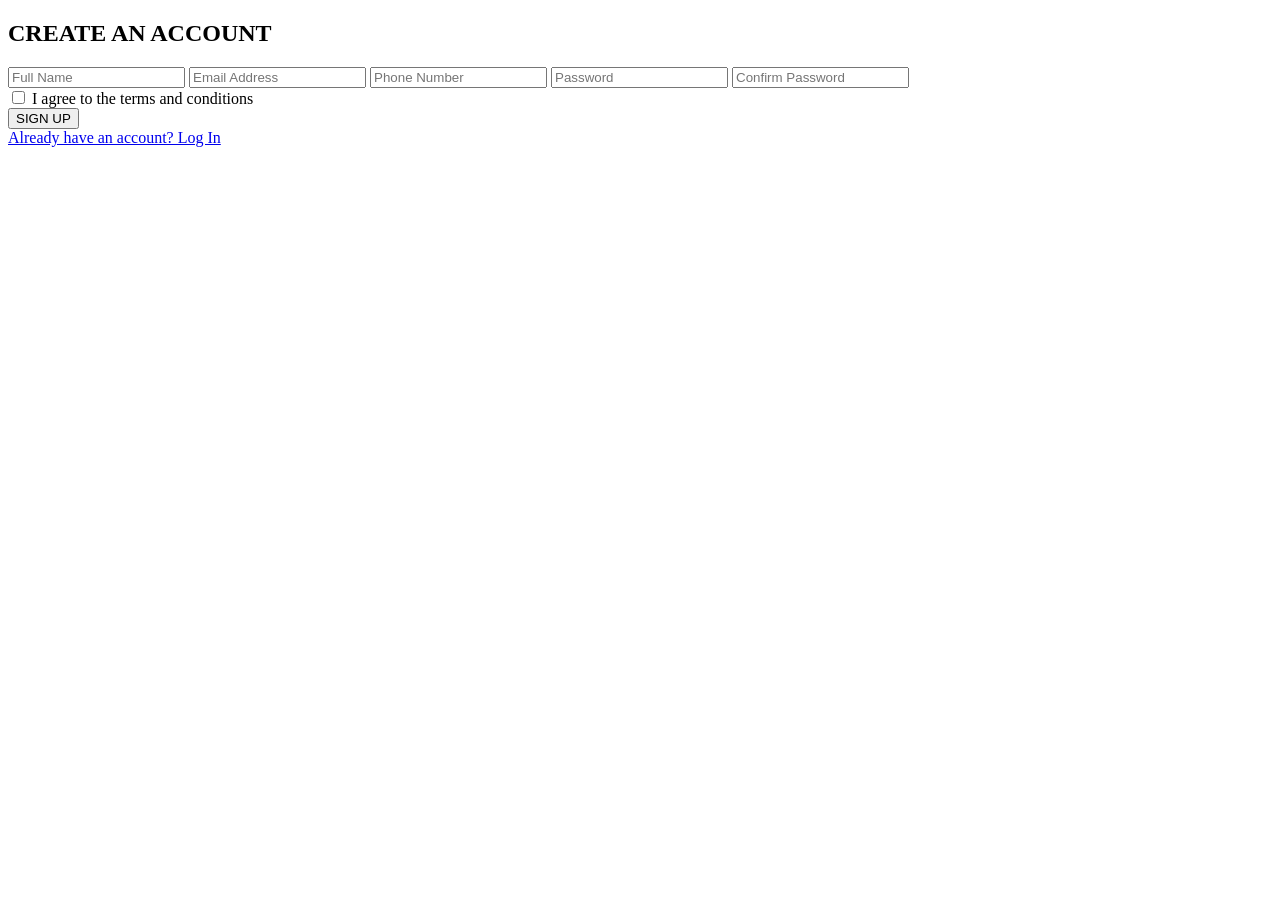
==== index.html @ 3cce2185 "Register" ====
<!DOCTYPE html>
<html lang="az">
<head>
    <meta charset="UTF-8">
    <meta name="viewport" content="width=device-width, initial-scale=1.0">
    <title>Register Page</title>
    <link rel="stylesheet" href="style.css">
</head>
<body>

    <div class="main-wrapper">
        <div class="register-card">
            <h2>CREATE AN ACCOUNT</h2>
            
            <form action="#">
                <input type="text" placeholder="Full Name" required>
                <input type="email" placeholder="Email Address" required>
                <input type="tel" placeholder="Phone Number" required>
                <input type="password" placeholder="Password" required>
                <input type="password" placeholder="Confirm Password" required>
                
                <div class="checkbox-group">
                    <input type="checkbox" id="terms" required>
                    <label for="terms">I agree to the terms and conditions</label>
                </div>

                <button type="submit" class="btn-sign">SIGN UP</button>
            </form>

            <div class="footer-link">
                <a href="#">Already have an account? Log In</a>
            </div>
        </div>
    </div>

</body>
</html>
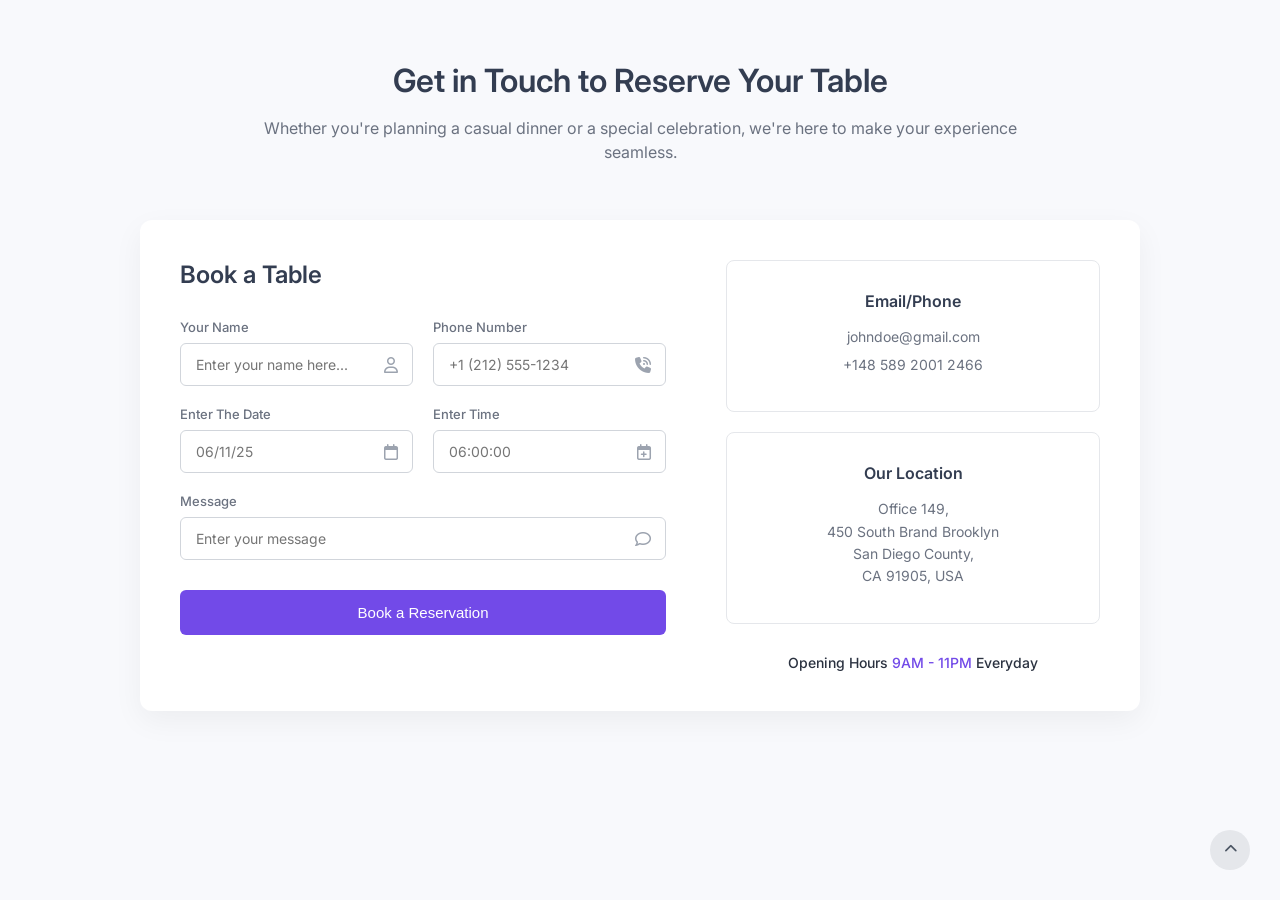
==== commit b7673b7e: "Book A Table" ====
--- a/index.html
+++ b/index.html
@@ -1,37 +1,311 @@
 <!DOCTYPE html>
-<html lang="az">
+<html lang="tr">
 <head>
     <meta charset="UTF-8">
     <meta name="viewport" content="width=device-width, initial-scale=1.0">
-    <title>Register Page</title>
-    <link rel="stylesheet" href="style.css">
+    <title>Rezervasyon Formu</title>
+    <link rel="stylesheet" href="https://cdnjs.cloudflare.com/ajax/libs/font-awesome/6.4.0/css/all.min.css">
+    <link href="https://fonts.googleapis.com/css2?family=Inter:wght@400;500;600;700&display=swap" rel="stylesheet">
+    
+    <style>
+        /* Genel Ayarlar */
+        :root {
+            --bg-color: #f8f9fc;
+            --card-bg: #ffffff;
+            --text-main: #2b3240;
+            --text-muted: #6b7280;
+            --primary-color: #724ae8;
+            --border-color: #e5e7eb;
+            --input-border: #d1d5db;
+        }
+
+        body {
+            font-family: 'Inter', sans-serif;
+            background-color: var(--bg-color);
+            margin: 0;
+            padding: 40px 20px;
+            color: var(--text-main);
+            display: flex;
+            flex-direction: column;
+            align-items: center;
+        }
+
+        /* Başlık Kısmı */
+        .header-section {
+            text-align: center;
+            margin-bottom: 40px;
+            max-width: 800px;
+        }
+
+        .header-section h1 {
+            font-size: 32px;
+            font-weight: 600;
+            margin-bottom: 15px;
+            color: #333d51;
+        }
+
+        .header-section p {
+            color: var(--text-muted);
+            font-size: 16px;
+            line-height: 1.5;
+        }
+
+        /* Ana Konteyner */
+        .main-container {
+            background-color: var(--card-bg);
+            border-radius: 12px;
+            box-shadow: 0 10px 30px rgba(0, 0, 0, 0.05);
+            display: flex;
+            width: 100%;
+            max-width: 1000px;
+            overflow: hidden;
+        }
+
+        /* Sol Sütun - Form */
+        .form-section {
+            flex: 1.3;
+            padding: 40px;
+        }
+
+        .form-section h2 {
+            font-size: 24px;
+            margin-top: 0;
+            margin-bottom: 30px;
+            color: #333d51;
+            font-weight: 600;
+        }
+
+        .form-row {
+            display: grid;
+            grid-template-columns: 1fr 1fr;
+            gap: 20px;
+            margin-bottom: 20px;
+        }
+
+        .input-group {
+            display: flex;
+            flex-direction: column;
+        }
+
+        .input-group label {
+            font-size: 13px;
+            color: var(--text-muted);
+            margin-bottom: 8px;
+            font-weight: 500;
+        }
+
+        .input-wrapper {
+            position: relative;
+        }
+
+        .input-wrapper input {
+            width: 100%;
+            padding: 12px 40px 12px 15px;
+            border: 1px solid var(--input-border);
+            border-radius: 6px;
+            font-size: 14px;
+            color: var(--text-muted);
+            box-sizing: border-box;
+            outline: none;
+            transition: border-color 0.3s;
+            font-family: 'Inter', sans-serif;
+        }
+
+        .input-wrapper input:focus {
+            border-color: var(--primary-color);
+        }
+
+        .input-wrapper i {
+            position: absolute;
+            right: 15px;
+            top: 50%;
+            transform: translateY(-50%);
+            color: #9ca3af;
+            font-size: 16px;
+            pointer-events: none;
+        }
+
+        .submit-btn {
+            width: 100%;
+            background-color: var(--primary-color);
+            color: white;
+            border: none;
+            padding: 14px;
+            border-radius: 6px;
+            font-size: 15px;
+            font-weight: 500;
+            cursor: pointer;
+            transition: background-color 0.3s;
+            margin-top: 10px;
+        }
+
+        .submit-btn:hover {
+            background-color: #5f36cc;
+        }
+
+        /* Sağ Sütun - İletişim Bilgileri */
+        .info-section {
+            flex: 1;
+            padding: 40px 40px 40px 20px;
+            display: flex;
+            flex-direction: column;
+            justify-content: space-between;
+        }
+
+        .info-card {
+            border: 1px solid var(--border-color);
+            border-radius: 8px;
+            padding: 30px 20px;
+            text-align: center;
+            margin-bottom: 20px;
+        }
+
+        .info-card h3 {
+            font-size: 16px;
+            margin-top: 0;
+            margin-bottom: 15px;
+            color: #333d51;
+            font-weight: 600;
+        }
+
+        .info-card p {
+            color: var(--text-muted);
+            font-size: 14px;
+            margin: 5px 0;
+            line-height: 1.6;
+        }
+
+        .opening-hours {
+            text-align: center;
+            font-size: 14px;
+            color: var(--text-main);
+            margin-top: auto;
+            padding-top: 10px;
+            font-weight: 500;
+        }
+
+        .opening-hours span {
+            color: var(--primary-color);
+        }
+
+        /* Scroll Top Butonu */
+        .scroll-top {
+            position: fixed;
+            bottom: 30px;
+            right: 30px;
+            width: 40px;
+            height: 40px;
+            background-color: #e5e7eb;
+            color: #4b5563;
+            border: none;
+            border-radius: 50%;
+            display: flex;
+            justify-content: center;
+            align-items: center;
+            cursor: pointer;
+            transition: background-color 0.3s;
+        }
+
+        .scroll-top:hover {
+            background-color: #d1d5db;
+        }
+
+        /* Mobil Uyumluluk */
+        @media (max-width: 768px) {
+            .main-container {
+                flex-direction: column;
+            }
+            .form-row {
+                grid-template-columns: 1fr;
+            }
+            .info-section {
+                padding: 20px 40px 40px 40px;
+            }
+        }
+    </style>
 </head>
 <body>
 
-    <div class="main-wrapper">
-        <div class="register-card">
-            <h2>CREATE AN ACCOUNT</h2>
+    <div class="header-section">
+        <h1>Get in Touch to Reserve Your Table</h1>
+        <p>Whether you're planning a casual dinner or a special celebration, we're here to make your experience seamless.</p>
+    </div>
+
+    <div class="main-container">
+        
+        <div class="form-section">
+            <h2>Book a Table</h2>
+            <form action="#">
+                <div class="form-row">
+                    <div class="input-group">
+                        <label>Your Name</label>
+                        <div class="input-wrapper">
+                            <input type="text" placeholder="Enter your name here...">
+                            <i class="fa-regular fa-user"></i>
+                        </div>
+                    </div>
+                    <div class="input-group">
+                        <label>Phone Number</label>
+                        <div class="input-wrapper">
+                            <input type="tel" placeholder="+1 (212) 555-1234">
+                            <i class="fa-solid fa-phone-volume"></i>
+                        </div>
+                    </div>
+                </div>
+
+                <div class="form-row">
+                    <div class="input-group">
+                        <label>Enter The Date</label>
+                        <div class="input-wrapper">
+                            <input type="text" placeholder="06/11/25">
+                            <i class="fa-regular fa-calendar"></i>
+                        </div>
+                    </div>
+                    <div class="input-group">
+                        <label>Enter Time</label>
+                        <div class="input-wrapper">
+                            <input type="text" placeholder="06:00:00">
+                            <i class="fa-regular fa-calendar-plus"></i>
+                        </div>
+                    </div>
+                </div>
+
+                <div class="input-group" style="margin-bottom: 20px;">
+                    <label>Message</label>
+                    <div class="input-wrapper">
+                        <input type="text" placeholder="Enter your message">
+                        <i class="fa-regular fa-comment"></i>
+                    </div>
+                </div>
+
+                <button type="submit" class="submit-btn">Book a Reservation</button>
+            </form>
+        </div>
+
+        <div class="info-section">
+            <div>
+                <div class="info-card">
+                    <h3>Email/Phone</h3>
+                    <p>johndoe@gmail.com</p>
+                    <p>+148 589 2001 2466</p>
+                </div>
+                
+                <div class="info-card">
+                    <h3>Our Location</h3>
+                    <p>Office 149,<br>450 South Brand Brooklyn<br>San Diego County,<br>CA 91905, USA</p>
+                </div>
+            </div>
             
-            <form action="#">
-                <input type="text" placeholder="Full Name" required>
-                <input type="email" placeholder="Email Address" required>
-                <input type="tel" placeholder="Phone Number" required>
-                <input type="password" placeholder="Password" required>
-                <input type="password" placeholder="Confirm Password" required>
-                
-                <div class="checkbox-group">
-                    <input type="checkbox" id="terms" required>
-                    <label for="terms">I agree to the terms and conditions</label>
-                </div>
-
-                <button type="submit" class="btn-sign">SIGN UP</button>
-            </form>
-
-            <div class="footer-link">
-                <a href="#">Already have an account? Log In</a>
+            <div class="opening-hours">
+                Opening Hours <span>9AM - 11PM</span> Everyday
             </div>
         </div>
+        
     </div>
+
+    <button class="scroll-top">
+        <i class="fa-solid fa-chevron-up"></i>
+    </button>
 
 </body>
 </html>
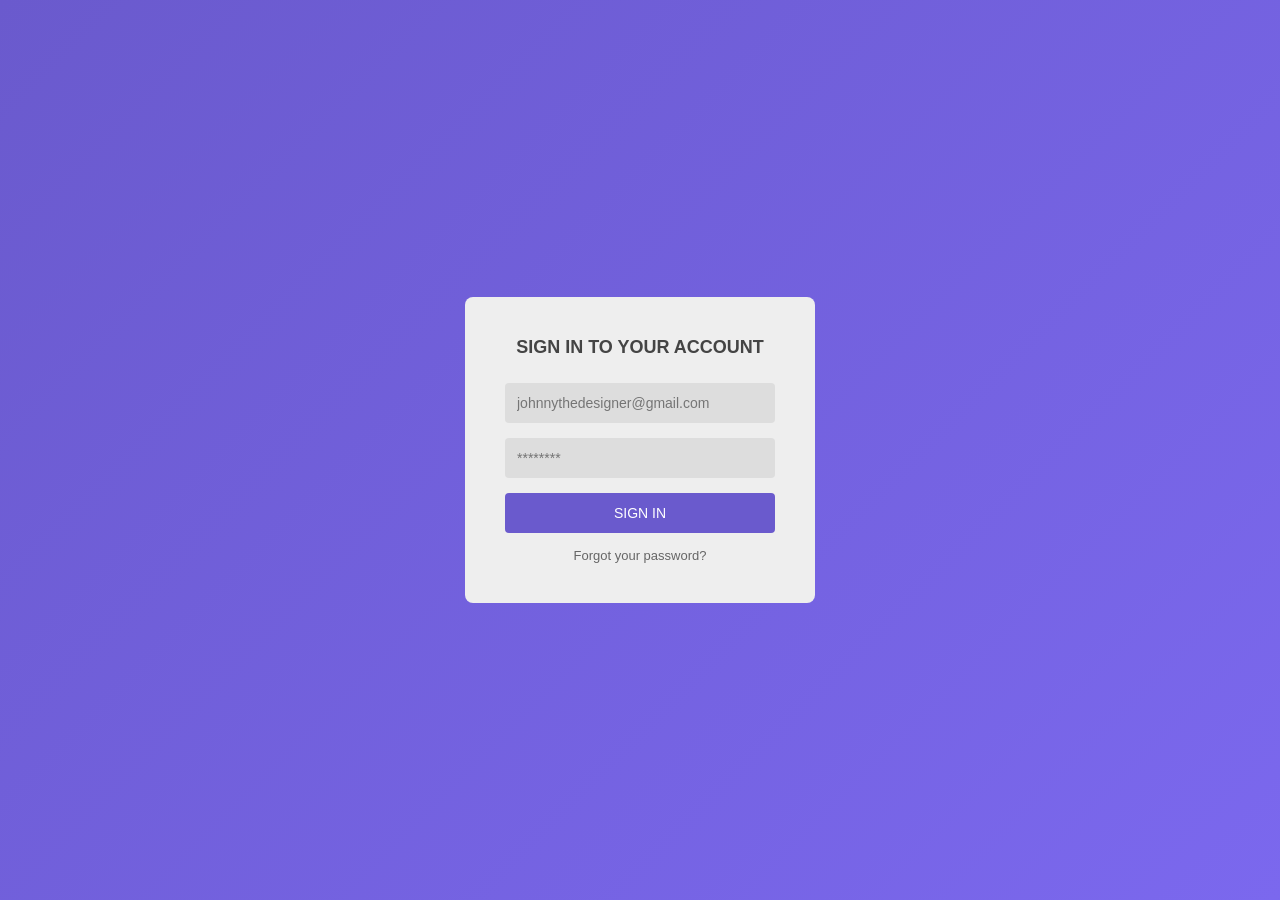
==== commit 4c2787bc: "Login" ====
--- a/index.html
+++ b/index.html
@@ -1,311 +1,26 @@
 <!DOCTYPE html>
-<html lang="tr">
+<html lang="en">
 <head>
     <meta charset="UTF-8">
-    <meta name="viewport" content="width=device-width, initial-scale=1.0">
-    <title>Rezervasyon Formu</title>
-    <link rel="stylesheet" href="https://cdnjs.cloudflare.com/ajax/libs/font-awesome/6.4.0/css/all.min.css">
-    <link href="https://fonts.googleapis.com/css2?family=Inter:wght@400;500;600;700&display=swap" rel="stylesheet">
-    
-    <style>
-        /* Genel Ayarlar */
-        :root {
-            --bg-color: #f8f9fc;
-            --card-bg: #ffffff;
-            --text-main: #2b3240;
-            --text-muted: #6b7280;
-            --primary-color: #724ae8;
-            --border-color: #e5e7eb;
-            --input-border: #d1d5db;
-        }
-
-        body {
-            font-family: 'Inter', sans-serif;
-            background-color: var(--bg-color);
-            margin: 0;
-            padding: 40px 20px;
-            color: var(--text-main);
-            display: flex;
-            flex-direction: column;
-            align-items: center;
-        }
-
-        /* Başlık Kısmı */
-        .header-section {
-            text-align: center;
-            margin-bottom: 40px;
-            max-width: 800px;
-        }
-
-        .header-section h1 {
-            font-size: 32px;
-            font-weight: 600;
-            margin-bottom: 15px;
-            color: #333d51;
-        }
-
-        .header-section p {
-            color: var(--text-muted);
-            font-size: 16px;
-            line-height: 1.5;
-        }
-
-        /* Ana Konteyner */
-        .main-container {
-            background-color: var(--card-bg);
-            border-radius: 12px;
-            box-shadow: 0 10px 30px rgba(0, 0, 0, 0.05);
-            display: flex;
-            width: 100%;
-            max-width: 1000px;
-            overflow: hidden;
-        }
-
-        /* Sol Sütun - Form */
-        .form-section {
-            flex: 1.3;
-            padding: 40px;
-        }
-
-        .form-section h2 {
-            font-size: 24px;
-            margin-top: 0;
-            margin-bottom: 30px;
-            color: #333d51;
-            font-weight: 600;
-        }
-
-        .form-row {
-            display: grid;
-            grid-template-columns: 1fr 1fr;
-            gap: 20px;
-            margin-bottom: 20px;
-        }
-
-        .input-group {
-            display: flex;
-            flex-direction: column;
-        }
-
-        .input-group label {
-            font-size: 13px;
-            color: var(--text-muted);
-            margin-bottom: 8px;
-            font-weight: 500;
-        }
-
-        .input-wrapper {
-            position: relative;
-        }
-
-        .input-wrapper input {
-            width: 100%;
-            padding: 12px 40px 12px 15px;
-            border: 1px solid var(--input-border);
-            border-radius: 6px;
-            font-size: 14px;
-            color: var(--text-muted);
-            box-sizing: border-box;
-            outline: none;
-            transition: border-color 0.3s;
-            font-family: 'Inter', sans-serif;
-        }
-
-        .input-wrapper input:focus {
-            border-color: var(--primary-color);
-        }
-
-        .input-wrapper i {
-            position: absolute;
-            right: 15px;
-            top: 50%;
-            transform: translateY(-50%);
-            color: #9ca3af;
-            font-size: 16px;
-            pointer-events: none;
-        }
-
-        .submit-btn {
-            width: 100%;
-            background-color: var(--primary-color);
-            color: white;
-            border: none;
-            padding: 14px;
-            border-radius: 6px;
-            font-size: 15px;
-            font-weight: 500;
-            cursor: pointer;
-            transition: background-color 0.3s;
-            margin-top: 10px;
-        }
-
-        .submit-btn:hover {
-            background-color: #5f36cc;
-        }
-
-        /* Sağ Sütun - İletişim Bilgileri */
-        .info-section {
-            flex: 1;
-            padding: 40px 40px 40px 20px;
-            display: flex;
-            flex-direction: column;
-            justify-content: space-between;
-        }
-
-        .info-card {
-            border: 1px solid var(--border-color);
-            border-radius: 8px;
-            padding: 30px 20px;
-            text-align: center;
-            margin-bottom: 20px;
-        }
-
-        .info-card h3 {
-            font-size: 16px;
-            margin-top: 0;
-            margin-bottom: 15px;
-            color: #333d51;
-            font-weight: 600;
-        }
-
-        .info-card p {
-            color: var(--text-muted);
-            font-size: 14px;
-            margin: 5px 0;
-            line-height: 1.6;
-        }
-
-        .opening-hours {
-            text-align: center;
-            font-size: 14px;
-            color: var(--text-main);
-            margin-top: auto;
-            padding-top: 10px;
-            font-weight: 500;
-        }
-
-        .opening-hours span {
-            color: var(--primary-color);
-        }
-
-        /* Scroll Top Butonu */
-        .scroll-top {
-            position: fixed;
-            bottom: 30px;
-            right: 30px;
-            width: 40px;
-            height: 40px;
-            background-color: #e5e7eb;
-            color: #4b5563;
-            border: none;
-            border-radius: 50%;
-            display: flex;
-            justify-content: center;
-            align-items: center;
-            cursor: pointer;
-            transition: background-color 0.3s;
-        }
-
-        .scroll-top:hover {
-            background-color: #d1d5db;
-        }
-
-        /* Mobil Uyumluluk */
-        @media (max-width: 768px) {
-            .main-container {
-                flex-direction: column;
-            }
-            .form-row {
-                grid-template-columns: 1fr;
-            }
-            .info-section {
-                padding: 20px 40px 40px 40px;
-            }
-        }
-    </style>
+    <title>Login</title>
+    <link rel="stylesheet" href="./assets/index.css">
 </head>
 <body>
 
-    <div class="header-section">
-        <h1>Get in Touch to Reserve Your Table</h1>
-        <p>Whether you're planning a casual dinner or a special celebration, we're here to make your experience seamless.</p>
+<div class="container">
+    <div class="login-box">
+        <h2>SIGN IN TO YOUR ACCOUNT</h2>
+
+        <input type="email" placeholder="johnnythedesigner@gmail.com">
+        <input type="password" placeholder="********">
+
+       
+
+        <button>SIGN IN</button>
+
+        <p class="forgot">Forgot your password?</p>
     </div>
-
-    <div class="main-container">
-        
-        <div class="form-section">
-            <h2>Book a Table</h2>
-            <form action="#">
-                <div class="form-row">
-                    <div class="input-group">
-                        <label>Your Name</label>
-                        <div class="input-wrapper">
-                            <input type="text" placeholder="Enter your name here...">
-                            <i class="fa-regular fa-user"></i>
-                        </div>
-                    </div>
-                    <div class="input-group">
-                        <label>Phone Number</label>
-                        <div class="input-wrapper">
-                            <input type="tel" placeholder="+1 (212) 555-1234">
-                            <i class="fa-solid fa-phone-volume"></i>
-                        </div>
-                    </div>
-                </div>
-
-                <div class="form-row">
-                    <div class="input-group">
-                        <label>Enter The Date</label>
-                        <div class="input-wrapper">
-                            <input type="text" placeholder="06/11/25">
-                            <i class="fa-regular fa-calendar"></i>
-                        </div>
-                    </div>
-                    <div class="input-group">
-                        <label>Enter Time</label>
-                        <div class="input-wrapper">
-                            <input type="text" placeholder="06:00:00">
-                            <i class="fa-regular fa-calendar-plus"></i>
-                        </div>
-                    </div>
-                </div>
-
-                <div class="input-group" style="margin-bottom: 20px;">
-                    <label>Message</label>
-                    <div class="input-wrapper">
-                        <input type="text" placeholder="Enter your message">
-                        <i class="fa-regular fa-comment"></i>
-                    </div>
-                </div>
-
-                <button type="submit" class="submit-btn">Book a Reservation</button>
-            </form>
-        </div>
-
-        <div class="info-section">
-            <div>
-                <div class="info-card">
-                    <h3>Email/Phone</h3>
-                    <p>johndoe@gmail.com</p>
-                    <p>+148 589 2001 2466</p>
-                </div>
-                
-                <div class="info-card">
-                    <h3>Our Location</h3>
-                    <p>Office 149,<br>450 South Brand Brooklyn<br>San Diego County,<br>CA 91905, USA</p>
-                </div>
-            </div>
-            
-            <div class="opening-hours">
-                Opening Hours <span>9AM - 11PM</span> Everyday
-            </div>
-        </div>
-        
-    </div>
-
-    <button class="scroll-top">
-        <i class="fa-solid fa-chevron-up"></i>
-    </button>
+</div>
 
 </body>
 </html>
--- a/assets/index.css
+++ b/assets/index.css
@@ -0,0 +1,60 @@
+* {
+    margin: 0;
+    padding: 0;
+    box-sizing: border-box;
+    font-family: Arial, sans-serif;
+}
+
+body {
+    height: 100vh;
+    background: linear-gradient(135deg, #6a5acd, #7b68ee);
+    display: flex;
+    justify-content: center;
+    align-items: center;
+}
+
+.login-box {
+    background: #eee;
+    padding: 40px;
+    width: 350px;
+    border-radius: 8px;
+    text-align: center;
+}
+
+.login-box h2 {
+    margin-bottom: 25px;
+    color: #444;
+    font-size: 18px;
+   
+}
+
+.login-box input {
+    width: 100%;
+    padding: 12px;
+    margin-bottom: 15px;
+    border: none;
+    background: #ddd;
+    border-radius: 4px;
+    font-size: 14px;
+}
+
+.login-box button {
+    width: 100%;
+    padding: 12px;
+    border: none;
+    background: #6a5acd;
+    color: white;
+    font-size: 14px;
+    border-radius: 4px;
+    
+}
+
+.login-box button:hover {
+    background: #5a4bd1;
+}
+
+.forgot {
+    margin-top: 15px;
+    font-size: 13px;
+    color: #666;
+}
